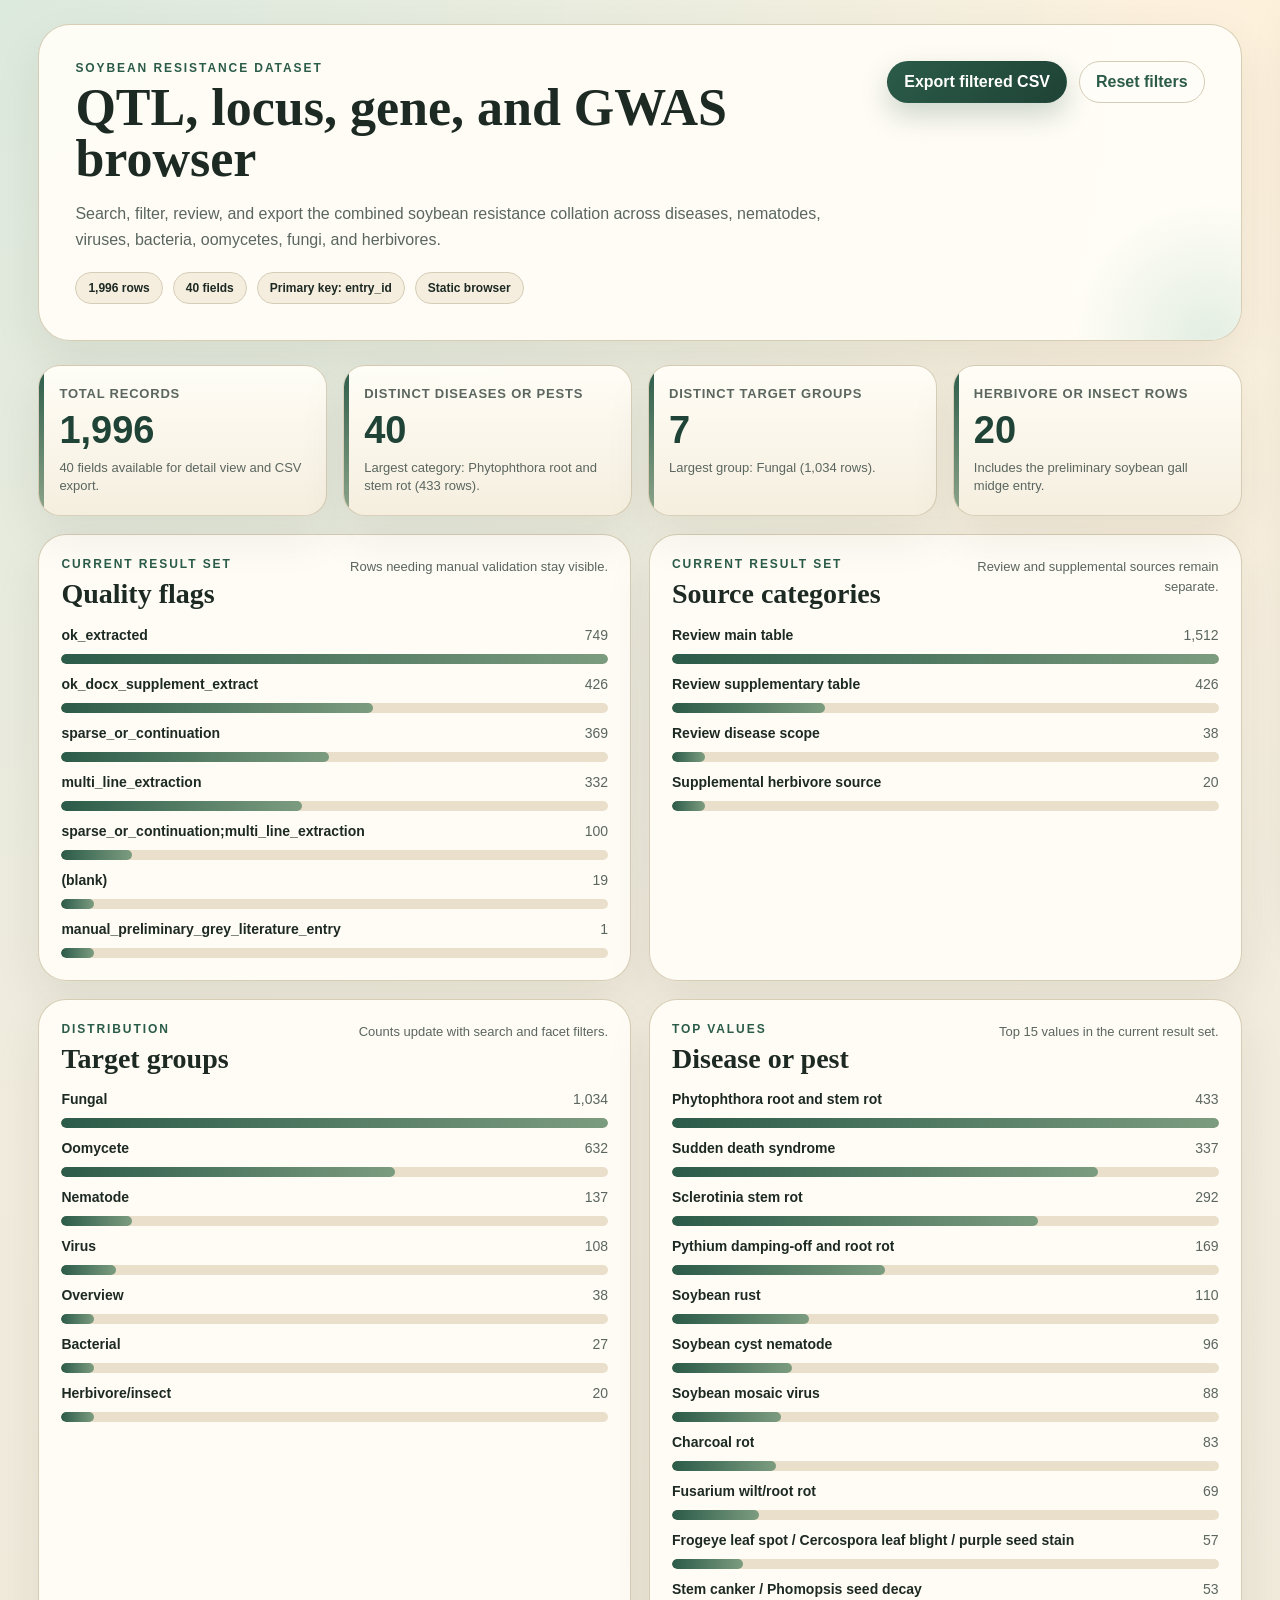
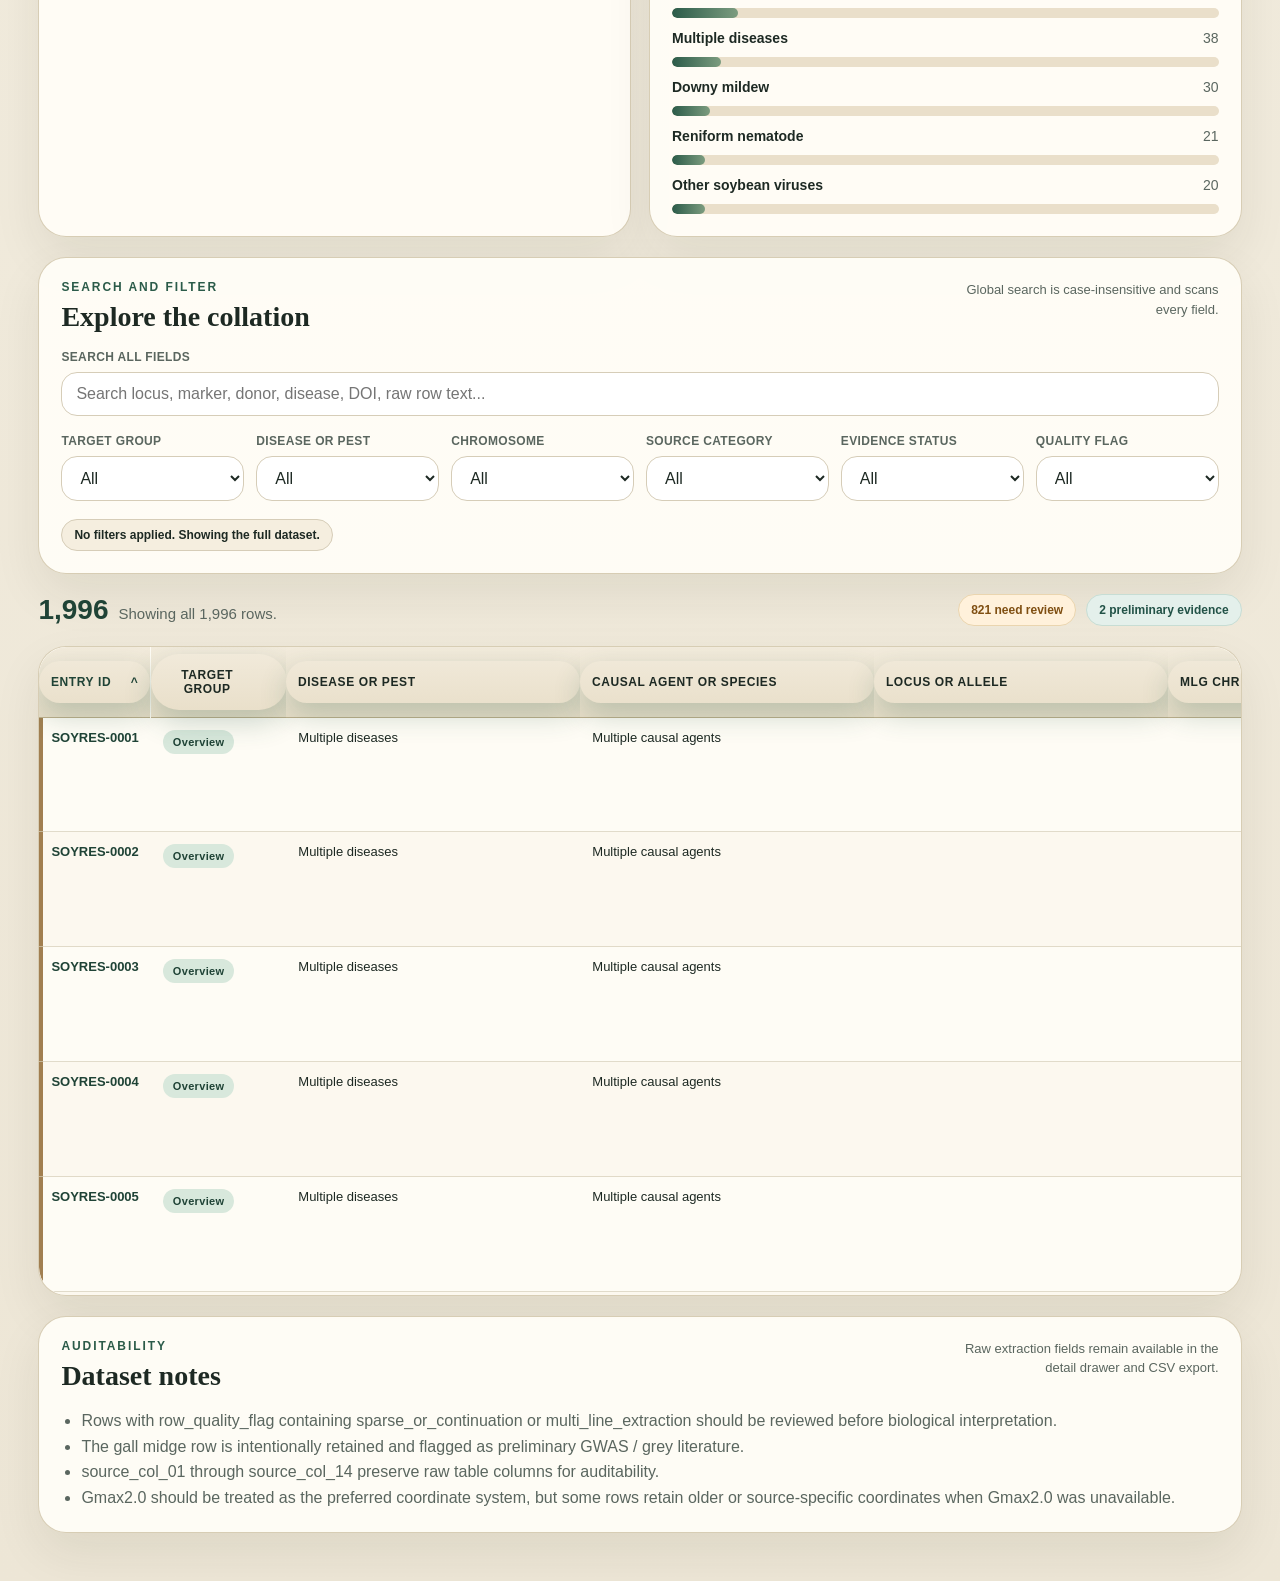
==== browser/index.html @ 10eda20e "checkpoint: initial project state" ====
<!doctype html>
<html lang="en">
<head>
  <meta charset="utf-8" />
  <meta name="viewport" content="width=device-width, initial-scale=1" />
  <title>Soybean Resistance QTL Browser</title>
  <link rel="stylesheet" href="styles.css" />
</head>
<body>
  <div class="page-shell">
    <header class="app-header">
      <div class="header-copy">
        <p class="eyebrow">Soybean resistance dataset</p>
        <h1>QTL, locus, gene, and GWAS browser</h1>
        <p class="subtitle">
          Search, filter, review, and export the combined soybean resistance
          collation across diseases, nematodes, viruses, bacteria, oomycetes,
          fungi, and herbivores.
        </p>
        <div class="meta-row" id="datasetMeta" aria-live="polite"></div>
      </div>
      <div class="header-actions">
        <button id="downloadCsv" type="button">Export filtered CSV</button>
        <button id="resetFilters" type="button" class="secondary">Reset filters</button>
      </div>
    </header>

    <main class="app-main">
      <section class="dashboard-section">
        <div class="summary-grid" id="summaryCards" aria-live="polite"></div>
        <div class="dashboard-grid">
          <article class="panel">
            <div class="panel-heading">
              <div>
                <p class="panel-kicker">Current result set</p>
                <h2>Quality flags</h2>
              </div>
              <p class="panel-note">Rows needing manual validation stay visible.</p>
            </div>
            <div class="breakdown-list" id="qualityBreakdown"></div>
          </article>

          <article class="panel">
            <div class="panel-heading">
              <div>
                <p class="panel-kicker">Current result set</p>
                <h2>Source categories</h2>
              </div>
              <p class="panel-note">Review and supplemental sources remain separate.</p>
            </div>
            <div class="breakdown-list" id="sourceBreakdown"></div>
          </article>

          <article class="panel">
            <div class="panel-heading">
              <div>
                <p class="panel-kicker">Distribution</p>
                <h2>Target groups</h2>
              </div>
              <p class="panel-note">Counts update with search and facet filters.</p>
            </div>
            <div class="breakdown-list" id="targetBreakdown"></div>
          </article>

          <article class="panel">
            <div class="panel-heading">
              <div>
                <p class="panel-kicker">Top values</p>
                <h2>Disease or pest</h2>
              </div>
              <p class="panel-note">Top 15 values in the current result set.</p>
            </div>
            <div class="breakdown-list" id="diseaseBreakdown"></div>
          </article>
        </div>
      </section>

      <section class="panel controls-panel">
        <div class="controls-header">
          <div>
            <p class="panel-kicker">Search and filter</p>
            <h2>Explore the collation</h2>
          </div>
          <p class="panel-note">Global search is case-insensitive and scans every field.</p>
        </div>

        <label class="search-box">
          <span>Search all fields</span>
          <input
            id="searchInput"
            type="search"
            placeholder="Search locus, marker, donor, disease, DOI, raw row text..."
            autocomplete="off"
          />
        </label>

        <div class="facet-row">
          <label>
            <span>Target group</span>
            <select id="targetGroupFilter">
              <option value="">All</option>
            </select>
          </label>
          <label>
            <span>Disease or pest</span>
            <select id="diseaseFilter">
              <option value="">All</option>
            </select>
          </label>
          <label>
            <span>Chromosome</span>
            <select id="chromosomeFilter">
              <option value="">All</option>
            </select>
          </label>
          <label>
            <span>Source category</span>
            <select id="sourceCategoryFilter">
              <option value="">All</option>
            </select>
          </label>
          <label>
            <span>Evidence status</span>
            <select id="evidenceFilter">
              <option value="">All</option>
            </select>
          </label>
          <label>
            <span>Quality flag</span>
            <select id="qualityFilter">
              <option value="">All</option>
            </select>
          </label>
        </div>

        <div class="active-filters" id="activeFilters" aria-live="polite"></div>
      </section>

      <section class="table-toolbar" aria-live="polite">
        <div class="toolbar-copy">
          <strong id="visibleCount">0</strong>
          <span id="resultSummary">Loading records...</span>
        </div>
        <div class="toolbar-statuses">
          <span class="status-chip status-chip-warning" id="manualReviewCount">0 need review</span>
          <span class="status-chip status-chip-info" id="preliminaryCount">0 preliminary evidence</span>
        </div>
      </section>

      <section class="panel table-panel">
        <div class="table-wrap">
          <table id="dataTable">
            <thead></thead>
            <tbody></tbody>
          </table>
        </div>
      </section>

      <section class="panel notes-panel">
        <div class="panel-heading">
          <div>
            <p class="panel-kicker">Auditability</p>
            <h2>Dataset notes</h2>
          </div>
          <p class="panel-note">Raw extraction fields remain available in the detail drawer and CSV export.</p>
        </div>
        <ul class="note-list" id="qualityNotes"></ul>
      </section>
    </main>
  </div>

  <div id="drawerBackdrop" class="drawer-backdrop" hidden></div>
  <aside id="detailPanel" class="detail-panel" aria-live="polite" aria-label="Row details">
    <div class="detail-panel-header">
      <p class="panel-kicker">Record detail</p>
      <button id="closePanel" type="button" class="close-button" aria-label="Close details">Close</button>
    </div>
    <div id="detailContent"></div>
  </aside>

  <script src="app.js"></script>
</body>
</html>
---- browser/styles.css ----
* {
  box-sizing: border-box;
}

:root {
  --bg: #eee8da;
  --bg-soft: #f6f1e5;
  --surface: #fffdf7;
  --surface-strong: #f5eedf;
  --surface-tint: #e4efe8;
  --text: #1d2923;
  --muted: #5a665f;
  --line: #d6cdb8;
  --line-strong: #bcae8b;
  --accent: #2b5b49;
  --accent-strong: #1f4336;
  --accent-soft: #d8e8dc;
  --warning: #7f4f12;
  --warning-soft: #fff1db;
  --info: #225247;
  --info-soft: #e4f0eb;
  --shadow: 0 20px 48px rgba(43, 34, 17, 0.08);
  --shadow-strong: 0 28px 56px rgba(29, 41, 35, 0.18);
  --radius-lg: 28px;
  --radius-md: 18px;
  --radius-sm: 12px;
}

html {
  scroll-behavior: smooth;
}

body {
  margin: 0;
  color: var(--text);
  font-family: "Trebuchet MS", "Segoe UI", sans-serif;
  background:
    radial-gradient(circle at top left, rgba(216, 232, 220, 0.85), transparent 34%),
    radial-gradient(circle at top right, rgba(255, 241, 219, 0.9), transparent 28%),
    linear-gradient(180deg, #f4efe2 0%, #ede6d6 100%);
}

body.drawer-open {
  overflow: hidden;
}

.page-shell {
  min-height: 100vh;
  padding: 24px clamp(16px, 3vw, 40px) 40px;
}

.app-header,
.panel {
  background: rgba(255, 253, 247, 0.94);
  border: 1px solid rgba(188, 174, 139, 0.6);
  box-shadow: var(--shadow);
}

.app-header {
  display: flex;
  justify-content: space-between;
  gap: 28px;
  padding: clamp(22px, 4vw, 36px);
  border-radius: 32px;
  position: relative;
  overflow: hidden;
}

.app-header::after {
  content: "";
  position: absolute;
  inset: auto -8% -40% auto;
  width: 260px;
  height: 260px;
  border-radius: 50%;
  background: radial-gradient(circle, rgba(216, 232, 220, 0.7) 0%, rgba(216, 232, 220, 0) 72%);
  pointer-events: none;
}

.header-copy {
  max-width: 860px;
  position: relative;
  z-index: 1;
}

.eyebrow,
.panel-kicker {
  margin: 0 0 8px;
  color: var(--accent);
  font-size: 12px;
  font-weight: 800;
  letter-spacing: 0.16em;
  text-transform: uppercase;
}

h1,
h2,
.detail-title {
  font-family: Georgia, "Times New Roman", serif;
}

h1 {
  margin: 0;
  font-size: clamp(32px, 5vw, 52px);
  line-height: 0.98;
  max-width: 760px;
}

.subtitle {
  margin: 16px 0 0;
  max-width: 760px;
  color: var(--muted);
  font-size: 16px;
  line-height: 1.6;
}

.meta-row {
  display: flex;
  flex-wrap: wrap;
  gap: 10px;
  margin-top: 20px;
}

.meta-chip,
.status-chip,
.filter-chip,
.badge,
.micro-badge {
  display: inline-flex;
  align-items: center;
  gap: 6px;
  border-radius: 999px;
  font-weight: 700;
}

.meta-chip,
.filter-chip {
  padding: 8px 12px;
  background: var(--surface-strong);
  border: 1px solid var(--line);
  color: var(--text);
  font-size: 12px;
}

.header-actions {
  display: flex;
  flex-wrap: wrap;
  gap: 12px;
  align-items: flex-start;
  justify-content: flex-end;
  position: relative;
  z-index: 1;
}

button,
.sort-button {
  font: inherit;
}

button {
  border: 1px solid transparent;
  border-radius: 999px;
  padding: 11px 16px;
  font-weight: 800;
  cursor: pointer;
  color: #fff;
  background: linear-gradient(135deg, var(--accent) 0%, var(--accent-strong) 100%);
  box-shadow: 0 12px 28px rgba(43, 91, 73, 0.24);
  transition: transform 140ms ease, box-shadow 140ms ease, border-color 140ms ease;
}

button:hover,
button:focus-visible {
  transform: translateY(-1px);
  box-shadow: 0 16px 30px rgba(43, 91, 73, 0.28);
}

button:focus-visible,
input:focus-visible,
select:focus-visible,
.sort-button:focus-visible,
tbody tr:focus-visible {
  outline: 3px solid rgba(43, 91, 73, 0.22);
  outline-offset: 2px;
}

button.secondary {
  color: var(--accent);
  background: var(--surface);
  border-color: var(--line);
  box-shadow: none;
}

.app-main {
  margin-top: 24px;
  display: grid;
  gap: 20px;
}

.dashboard-section {
  display: grid;
  gap: 18px;
}

.summary-grid {
  display: grid;
  grid-template-columns: repeat(4, minmax(0, 1fr));
  gap: 16px;
}

.summary-card {
  padding: 20px;
  border-radius: 22px;
  background: linear-gradient(180deg, rgba(255, 253, 247, 0.97) 0%, rgba(245, 238, 223, 0.97) 100%);
  border: 1px solid rgba(188, 174, 139, 0.56);
  box-shadow: var(--shadow);
  position: relative;
  overflow: hidden;
}

.summary-card::before {
  content: "";
  position: absolute;
  inset: 0 auto 0 0;
  width: 5px;
  background: linear-gradient(180deg, var(--accent) 0%, #8ea68b 100%);
}

.summary-label {
  color: var(--muted);
  font-size: 13px;
  font-weight: 700;
  text-transform: uppercase;
  letter-spacing: 0.06em;
}

.summary-value {
  margin-top: 10px;
  font-size: clamp(28px, 3vw, 38px);
  font-weight: 900;
  color: var(--accent-strong);
  line-height: 1;
}

.summary-meta {
  margin-top: 10px;
  color: var(--muted);
  font-size: 13px;
  line-height: 1.4;
}

.dashboard-grid {
  display: grid;
  grid-template-columns: repeat(2, minmax(0, 1fr));
  gap: 18px;
}

.panel {
  border-radius: var(--radius-lg);
  padding: 22px;
}

.panel-heading,
.controls-header {
  display: flex;
  justify-content: space-between;
  gap: 16px;
  align-items: flex-start;
}

.panel h2,
.controls-header h2 {
  margin: 0;
  font-size: 28px;
  line-height: 1.05;
}

.panel-note {
  margin: 0;
  color: var(--muted);
  font-size: 13px;
  line-height: 1.5;
  max-width: 280px;
  text-align: right;
}

.breakdown-list {
  margin-top: 18px;
  display: grid;
  gap: 12px;
}

.breakdown-item {
  display: grid;
  gap: 8px;
}

.breakdown-row {
  display: flex;
  justify-content: space-between;
  gap: 12px;
  font-size: 14px;
}

.breakdown-label {
  min-width: 0;
  font-weight: 700;
}

.breakdown-label span {
  display: inline-block;
  max-width: 100%;
  overflow: hidden;
  text-overflow: ellipsis;
  white-space: nowrap;
}

.breakdown-value {
  color: var(--muted);
  font-variant-numeric: tabular-nums;
}

.breakdown-bar {
  width: 100%;
  height: 10px;
  border-radius: 999px;
  background: #eadfca;
  overflow: hidden;
}

.breakdown-fill {
  height: 100%;
  border-radius: inherit;
  background: linear-gradient(90deg, var(--accent) 0%, #7c9c7f 100%);
}

.empty-state {
  padding: 16px;
  border-radius: var(--radius-md);
  background: var(--surface-strong);
  border: 1px dashed var(--line);
  color: var(--muted);
  font-size: 14px;
}

.controls-panel {
  display: grid;
  gap: 18px;
}

.search-box {
  display: block;
}

label span {
  display: block;
  margin-bottom: 8px;
  color: var(--muted);
  font-size: 12px;
  font-weight: 800;
  letter-spacing: 0.03em;
  text-transform: uppercase;
}

input,
select {
  width: 100%;
  border-radius: 16px;
  border: 1px solid var(--line);
  padding: 12px 14px;
  background: #fff;
  color: var(--text);
  font: inherit;
}

input {
  font-size: 16px;
}

.facet-row {
  display: grid;
  grid-template-columns: repeat(6, minmax(0, 1fr));
  gap: 12px;
}

.active-filters {
  min-height: 20px;
  display: flex;
  flex-wrap: wrap;
  gap: 10px;
}

.filter-chip strong {
  font-size: 11px;
  color: var(--accent);
  text-transform: uppercase;
  letter-spacing: 0.06em;
}

.table-toolbar {
  display: flex;
  justify-content: space-between;
  gap: 16px;
  align-items: center;
}

.toolbar-copy {
  display: flex;
  flex-wrap: wrap;
  align-items: baseline;
  gap: 10px;
  font-size: 15px;
}

.toolbar-copy strong {
  font-size: 28px;
  color: var(--accent-strong);
}

.toolbar-copy span {
  color: var(--muted);
}

.toolbar-statuses {
  display: flex;
  flex-wrap: wrap;
  gap: 10px;
}

.status-chip {
  padding: 8px 12px;
  font-size: 12px;
  border: 1px solid transparent;
}

.status-chip-warning {
  background: var(--warning-soft);
  border-color: #ead5af;
  color: var(--warning);
}

.status-chip-info {
  background: var(--info-soft);
  border-color: #c7ddd4;
  color: var(--info);
}

.table-panel {
  padding: 0;
  overflow: hidden;
}

.table-wrap {
  overflow: auto;
  max-height: 72vh;
  border-radius: inherit;
}

table {
  width: 100%;
  min-width: 1880px;
  border-collapse: separate;
  border-spacing: 0;
}

thead th {
  position: sticky;
  top: 0;
  z-index: 2;
  padding: 0;
  background: linear-gradient(180deg, #f2ebdc 0%, #e8dec8 100%);
  border-bottom: 1px solid var(--line-strong);
}

.sort-button {
  width: 100%;
  display: flex;
  justify-content: space-between;
  align-items: center;
  gap: 8px;
  padding: 14px 12px;
  border: 0;
  background: transparent;
  color: var(--text);
  font-size: 12px;
  font-weight: 800;
  letter-spacing: 0.05em;
  text-transform: uppercase;
  cursor: pointer;
}

.sort-button.is-active {
  color: var(--accent-strong);
}

.sort-indicator {
  min-width: 16px;
  text-align: right;
}

tbody tr {
  cursor: pointer;
  transition: background 120ms ease, box-shadow 120ms ease;
}

tbody tr:nth-child(even) {
  background: rgba(245, 238, 223, 0.32);
}

tbody tr:hover {
  background: rgba(216, 232, 220, 0.44);
}

tbody tr.is-selected {
  background: rgba(216, 232, 220, 0.62);
}

tbody tr.is-manual-review {
  box-shadow: inset 4px 0 0 rgba(127, 79, 18, 0.72);
}

tbody tr.is-preliminary {
  background-image: linear-gradient(90deg, rgba(228, 240, 235, 0.54) 0%, rgba(255, 253, 247, 0) 30%);
}

tbody tr.is-manual-review.is-preliminary {
  background-image: linear-gradient(90deg, rgba(255, 241, 219, 0.88) 0%, rgba(228, 240, 235, 0.4) 46%, rgba(255, 253, 247, 0) 100%);
}

td {
  padding: 12px;
  border-bottom: 1px solid rgba(214, 205, 184, 0.7);
  vertical-align: top;
  font-size: 13px;
}

.cell-text {
  display: block;
  max-width: 270px;
  overflow: hidden;
  text-overflow: ellipsis;
  white-space: nowrap;
}

.cell-id {
  font-weight: 800;
  color: var(--accent-strong);
}

.cell-wrap .cell-text,
.cell-reference .cell-text {
  max-width: 320px;
  white-space: normal;
  line-height: 1.45;
}

.cell-stack {
  display: grid;
  gap: 6px;
}

.cell-caption {
  color: var(--muted);
  font-size: 11px;
  line-height: 1.45;
  word-break: break-word;
}

.badge {
  padding: 6px 10px;
  font-size: 11px;
  letter-spacing: 0.03em;
}

.badge-group {
  background: var(--accent-soft);
  color: var(--accent-strong);
}

.badge-quality-ok,
.badge-quality-supplement {
  background: var(--accent-soft);
  color: var(--accent-strong);
}

.badge-quality-review,
.badge-quality-manual,
.badge-quality-blank {
  background: var(--warning-soft);
  color: var(--warning);
}

.badge-evidence-review,
.badge-evidence-gwas,
.badge-evidence-supplement,
.badge-evidence-reported,
.badge-evidence-scope {
  background: var(--surface-tint);
  color: var(--info);
}

.badge-evidence-preliminary {
  background: var(--warning-soft);
  color: var(--warning);
}

.micro-badge {
  padding: 3px 8px;
  font-size: 11px;
}

.micro-badge-warning {
  background: var(--warning-soft);
  color: var(--warning);
}

.micro-badge-info {
  background: var(--info-soft);
  color: var(--info);
}

.empty-row {
  padding: 32px;
  color: var(--muted);
  text-align: center;
  font-size: 14px;
}

.notes-panel {
  margin-bottom: 8px;
}

.note-list {
  margin: 18px 0 0;
  padding-left: 20px;
  color: var(--muted);
  line-height: 1.6;
}

.drawer-backdrop {
  position: fixed;
  inset: 0;
  background: rgba(31, 41, 35, 0.34);
  backdrop-filter: blur(2px);
  z-index: 40;
}

.detail-panel {
  position: fixed;
  top: 0;
  right: 0;
  width: min(780px, 100vw);
  height: 100vh;
  padding: 24px;
  background: rgba(255, 253, 247, 0.98);
  border-left: 1px solid rgba(188, 174, 139, 0.7);
  box-shadow: var(--shadow-strong);
  overflow: auto;
  transform: translateX(104%);
  transition: transform 180ms ease;
  z-index: 50;
}

.detail-panel.open {
  transform: translateX(0);
}

.detail-panel-header {
  position: sticky;
  top: 0;
  display: flex;
  justify-content: space-between;
  align-items: center;
  gap: 12px;
  padding-bottom: 18px;
  background: rgba(255, 253, 247, 0.98);
  z-index: 2;
}

.close-button {
  padding-inline: 14px;
}

.detail-hero {
  display: grid;
  gap: 14px;
}

.detail-badge-row {
  display: flex;
  flex-wrap: wrap;
  gap: 10px;
}

.detail-title {
  margin: 0;
  font-size: clamp(28px, 4vw, 40px);
  line-height: 1.04;
}

.detail-meta {
  color: var(--muted);
  font-size: 15px;
  line-height: 1.6;
}

.detail-link {
  color: var(--accent);
  text-decoration-thickness: 1px;
}

.callout-stack {
  margin-top: 18px;
  display: grid;
  gap: 10px;
}

.callout {
  padding: 14px 16px;
  border-radius: var(--radius-md);
  border: 1px solid transparent;
  line-height: 1.55;
}

.callout strong {
  display: block;
  margin-bottom: 4px;
}

.callout-warning {
  background: var(--warning-soft);
  border-color: #ead5af;
  color: var(--warning);
}

.callout-info {
  background: var(--info-soft);
  border-color: #c7ddd4;
  color: var(--info);
}

.detail-highlight-grid {
  margin-top: 22px;
  display: grid;
  grid-template-columns: repeat(2, minmax(0, 1fr));
  gap: 12px;
}

.detail-highlight-card {
  padding: 14px;
  border-radius: var(--radius-md);
  background: var(--surface-strong);
  border: 1px solid var(--line);
}

.detail-highlight-card strong {
  display: block;
  margin-bottom: 6px;
  color: var(--muted);
  font-size: 11px;
  letter-spacing: 0.06em;
  text-transform: uppercase;
}

.detail-highlight-card span {
  display: block;
  word-break: break-word;
  line-height: 1.5;
}

.record-grid {
  margin-top: 24px;
  display: grid;
  gap: 10px;
}

.record-row {
  display: grid;
  grid-template-columns: minmax(170px, 190px) 1fr;
  gap: 14px;
  padding: 14px 0;
  border-top: 1px solid rgba(214, 205, 184, 0.6);
}

.record-row.is-important {
  background: linear-gradient(90deg, rgba(216, 232, 220, 0.34) 0%, rgba(255, 253, 247, 0) 100%);
  border-radius: var(--radius-sm);
  padding-inline: 12px;
}

.record-key {
  color: var(--muted);
  font-size: 13px;
  font-weight: 800;
  letter-spacing: 0.03em;
}

.record-value {
  color: var(--text);
  line-height: 1.65;
  word-break: break-word;
  white-space: pre-wrap;
}

.empty-value {
  color: #7a807a;
  font-style: italic;
}

@media (max-width: 1260px) {
  .summary-grid {
    grid-template-columns: repeat(2, minmax(0, 1fr));
  }

  .facet-row {
    grid-template-columns: repeat(3, minmax(0, 1fr));
  }
}

@media (max-width: 980px) {
  .page-shell {
    padding-inline: 14px;
  }

  .app-header,
  .panel {
    border-radius: 24px;
  }

  .app-header,
  .panel-heading,
  .controls-header,
  .table-toolbar {
    flex-direction: column;
  }

  .panel-note {
    max-width: none;
    text-align: left;
  }

  .dashboard-grid {
    grid-template-columns: 1fr;
  }

  .detail-highlight-grid,
  .record-row {
    grid-template-columns: 1fr;
  }
}

@media (max-width: 720px) {
  .summary-grid,
  .facet-row {
    grid-template-columns: 1fr;
  }

  .header-actions,
  .toolbar-statuses {
    width: 100%;
  }

  .header-actions button,
  .toolbar-statuses .status-chip {
    width: 100%;
    justify-content: center;
  }

  .detail-panel {
    padding: 18px;
  }
}
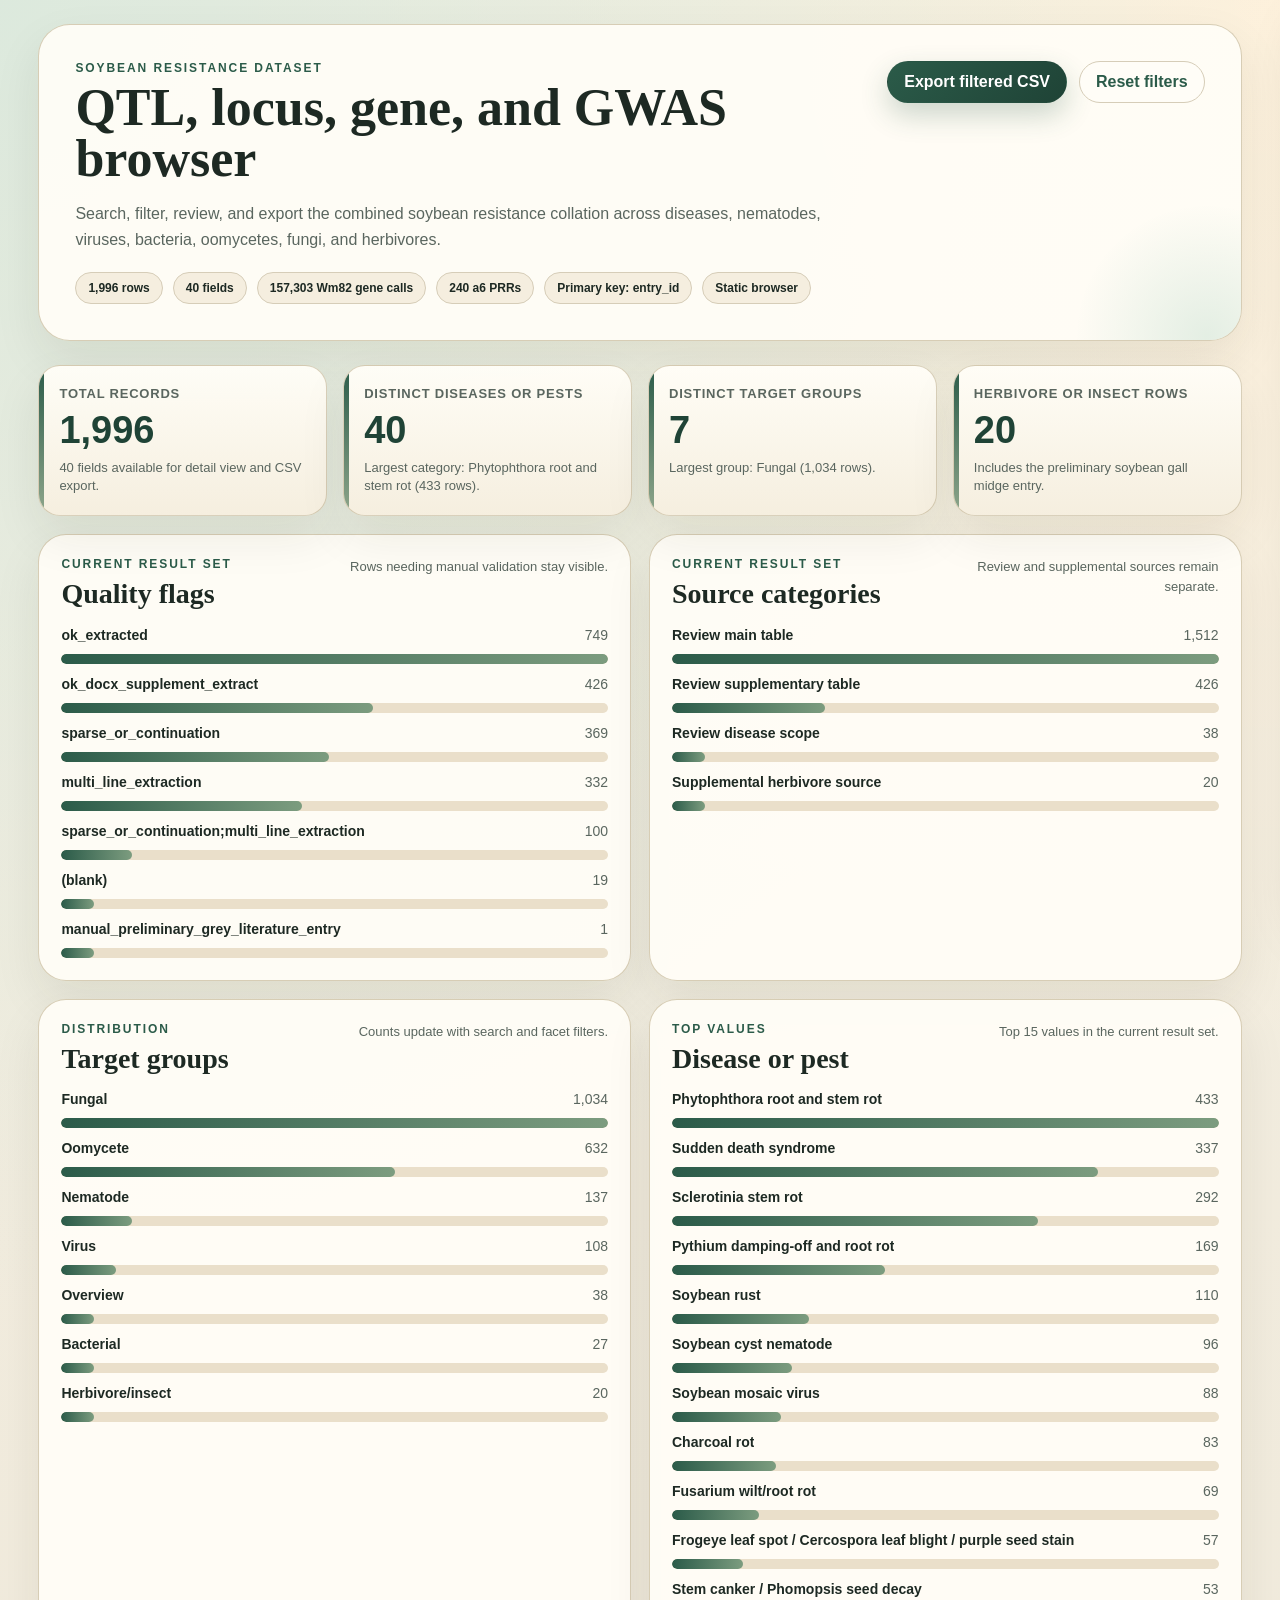
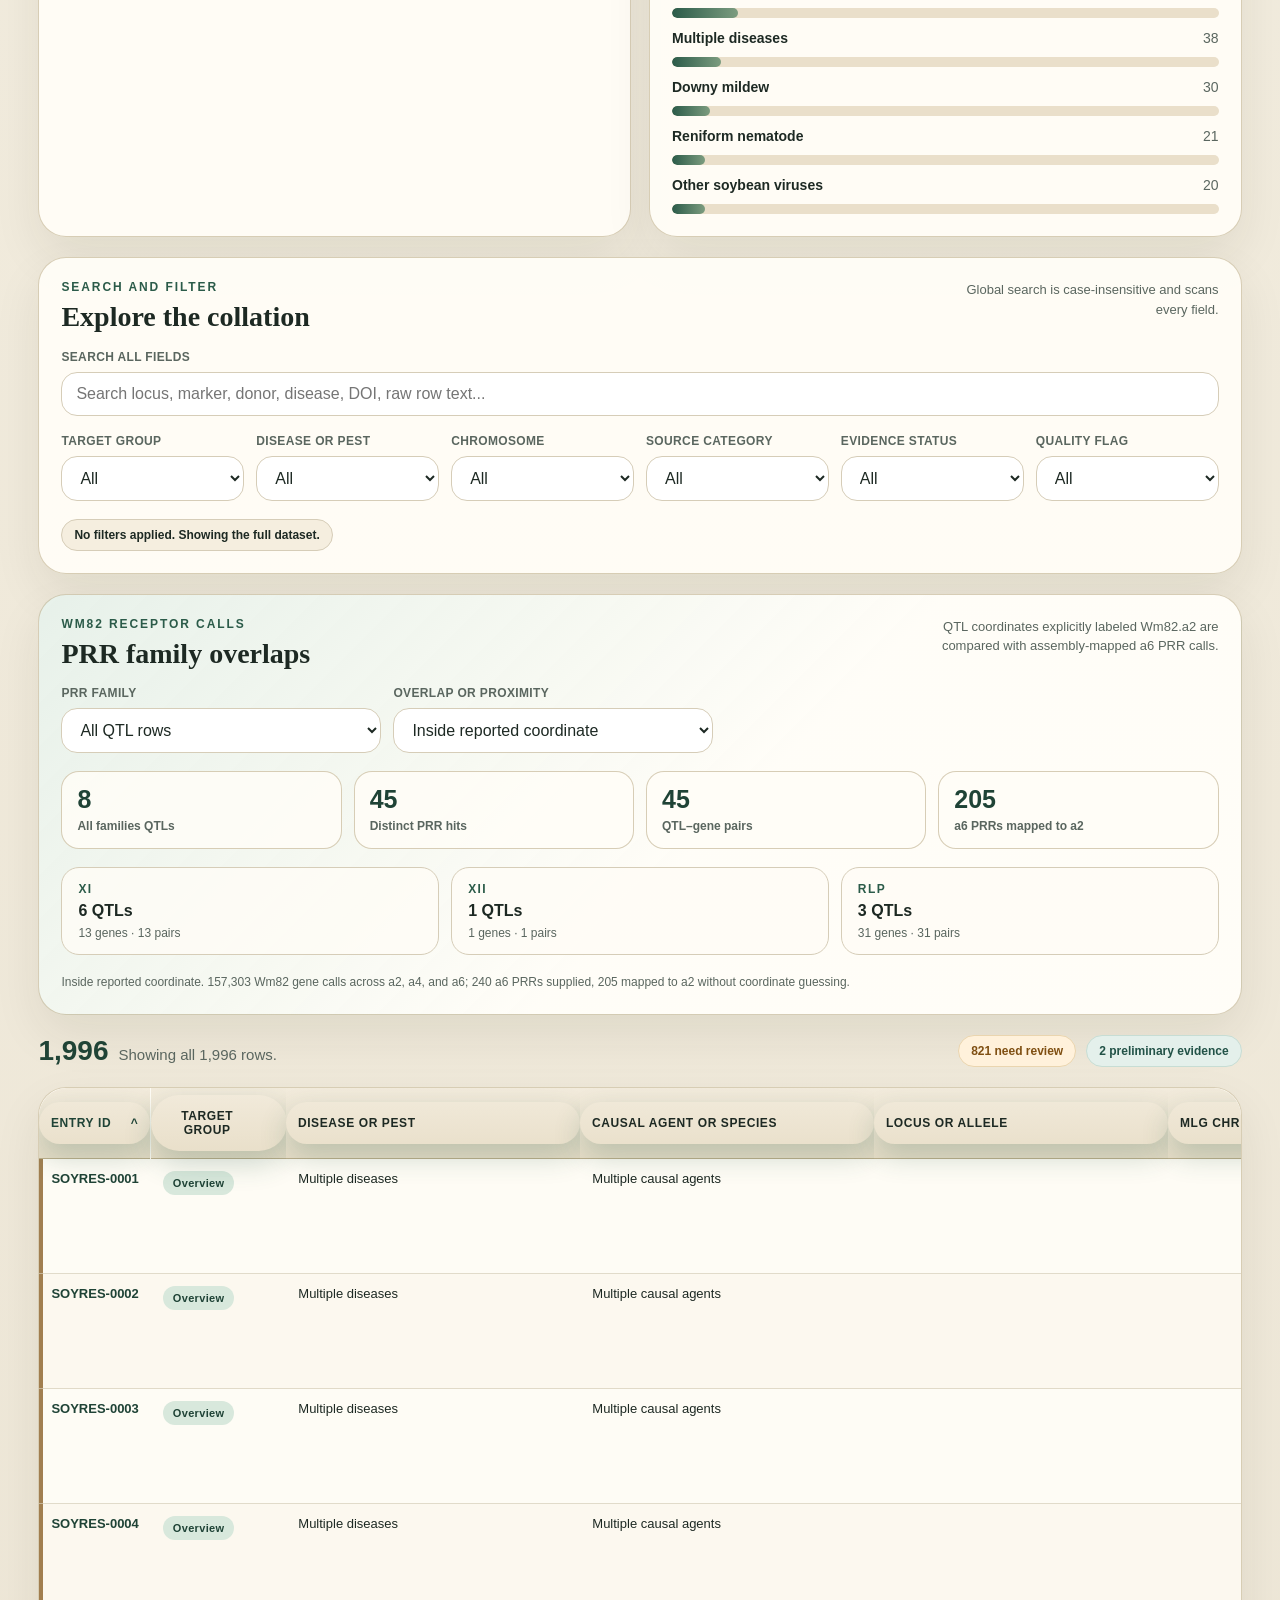
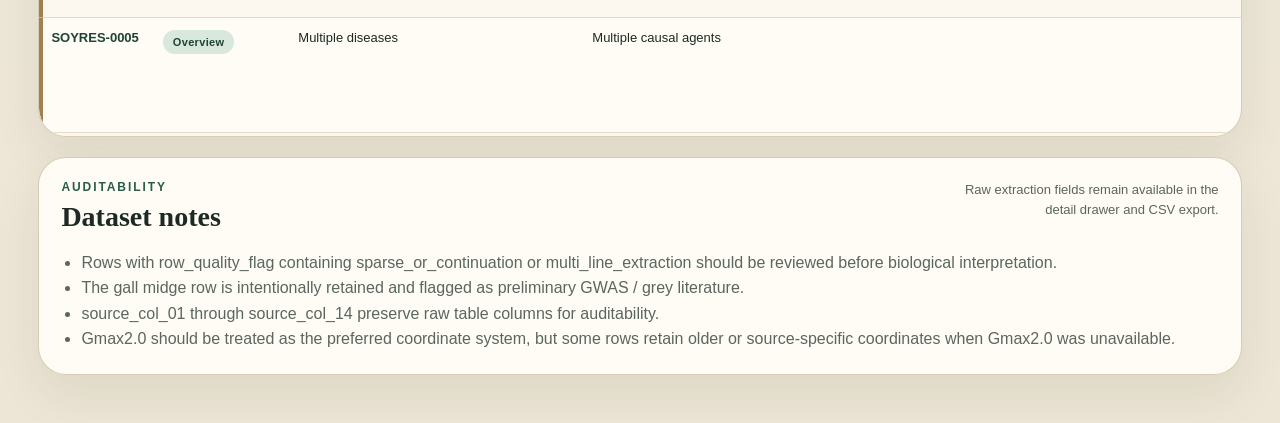
==== commit 9f3e4b17: "Build standalone QTL browser with Wm82 PRR overlaps" ====
--- a/browser/index.html
+++ b/browser/index.html
@@ -136,6 +136,46 @@
         <div class="active-filters" id="activeFilters" aria-live="polite"></div>
       </section>
 
+      <section class="panel prr-panel" aria-labelledby="prrHeading">
+        <div class="panel-heading">
+          <div>
+            <p class="panel-kicker">Wm82 receptor calls</p>
+            <h2 id="prrHeading">PRR family overlaps</h2>
+          </div>
+          <p class="panel-note">
+            QTL coordinates explicitly labeled Wm82.a2 are compared with
+            assembly-mapped a6 PRR calls.
+          </p>
+        </div>
+
+        <div class="prr-controls">
+          <label>
+            <span>PRR family</span>
+            <select id="prrFamilyFilter">
+              <option value="">All QTL rows</option>
+              <option value="ANY">Any PRR family</option>
+              <option value="XI">XI</option>
+              <option value="XII">XII</option>
+              <option value="RLP">RLP</option>
+            </select>
+          </label>
+          <label>
+            <span>Overlap or proximity</span>
+            <select id="prrDistanceFilter">
+              <option value="0">Inside reported coordinate</option>
+              <option value="100000">Within 100 kb</option>
+              <option value="250000">Within 250 kb</option>
+              <option value="500000">Within 500 kb</option>
+              <option value="1000000">Within 1 Mb</option>
+            </select>
+          </label>
+        </div>
+
+        <div class="prr-summary" id="prrSummary" aria-live="polite"></div>
+        <div class="prr-family-grid" id="prrFamilyBreakdown" aria-live="polite"></div>
+        <p class="prr-method-note" id="prrMethodNote"></p>
+      </section>
+
       <section class="table-toolbar" aria-live="polite">
         <div class="toolbar-copy">
           <strong id="visibleCount">0</strong>
--- a/browser/styles.css
+++ b/browser/styles.css
@@ -390,6 +390,89 @@
   gap: 10px;
 }
 
+.prr-panel {
+  display: grid;
+  gap: 18px;
+  background:
+    linear-gradient(135deg, rgba(228, 239, 232, 0.88) 0%, rgba(255, 253, 247, 0.96) 56%),
+    var(--surface);
+}
+
+.prr-controls {
+  display: grid;
+  grid-template-columns: repeat(2, minmax(0, 320px));
+  gap: 12px;
+}
+
+.prr-summary {
+  display: grid;
+  grid-template-columns: repeat(4, minmax(0, 1fr));
+  gap: 12px;
+}
+
+.prr-stat {
+  padding: 15px;
+  border-radius: var(--radius-md);
+  border: 1px solid rgba(188, 174, 139, 0.6);
+  background: rgba(255, 253, 247, 0.84);
+}
+
+.prr-stat strong,
+.prr-stat span {
+  display: block;
+}
+
+.prr-stat strong {
+  color: var(--accent-strong);
+  font-size: 25px;
+  line-height: 1;
+}
+
+.prr-stat span {
+  margin-top: 7px;
+  color: var(--muted);
+  font-size: 12px;
+  font-weight: 700;
+}
+
+.prr-family-grid {
+  display: grid;
+  grid-template-columns: repeat(3, minmax(0, 1fr));
+  gap: 12px;
+}
+
+.prr-family-card {
+  display: grid;
+  gap: 6px;
+  padding: 14px 16px;
+  border-radius: var(--radius-md);
+  border: 1px solid var(--line);
+  background: rgba(255, 253, 247, 0.8);
+}
+
+.prr-family-card.is-active {
+  border-color: var(--accent);
+  box-shadow: inset 0 0 0 1px var(--accent);
+}
+
+.prr-family-card > span:last-child,
+.prr-method-note {
+  color: var(--muted);
+  font-size: 12px;
+}
+
+.prr-family-name {
+  color: var(--accent);
+  font-size: 12px;
+  font-weight: 900;
+  letter-spacing: 0.12em;
+}
+
+.prr-method-note {
+  margin: 0;
+  line-height: 1.6;
+}
+
 .filter-chip strong {
   font-size: 11px;
   color: var(--accent);
@@ -458,7 +541,7 @@
 
 table {
   width: 100%;
-  min-width: 1880px;
+  min-width: 2120px;
   border-collapse: separate;
   border-spacing: 0;
 }
@@ -557,6 +640,42 @@
 .cell-stack {
   display: grid;
   gap: 6px;
+}
+
+.cell-prr {
+  min-width: 250px;
+}
+
+.prr-hit-stack {
+  display: grid;
+  gap: 5px;
+}
+
+.prr-hit {
+  display: inline-flex;
+  align-items: center;
+  width: fit-content;
+  max-width: 100%;
+  gap: 6px;
+  padding: 5px 8px;
+  border-radius: 999px;
+  font-size: 11px;
+  line-height: 1.25;
+}
+
+.prr-xi {
+  color: #174a3d;
+  background: #d8ebe2;
+}
+
+.prr-xii {
+  color: #704410;
+  background: #f7e2b9;
+}
+
+.prr-rlp {
+  color: #54335f;
+  background: #eadcf0;
 }
 
 .cell-caption {
@@ -746,6 +865,74 @@
   gap: 12px;
 }
 
+.prr-detail-section {
+  margin-top: 18px;
+  display: grid;
+  gap: 12px;
+  padding: 18px;
+  border-radius: var(--radius-lg);
+  border: 1px solid #bdd5c8;
+  background: var(--surface-tint);
+}
+
+.prr-detail-heading,
+.prr-detail-card-heading {
+  display: flex;
+  justify-content: space-between;
+  align-items: flex-start;
+  gap: 12px;
+}
+
+.prr-detail-heading h3 {
+  margin: 0;
+  font-family: Georgia, "Times New Roman", serif;
+  font-size: 22px;
+}
+
+.prr-detail-list {
+  display: grid;
+  gap: 10px;
+}
+
+.prr-detail-card {
+  padding: 14px;
+  border-radius: var(--radius-md);
+  border: 1px solid rgba(188, 174, 139, 0.6);
+  background: rgba(255, 253, 247, 0.88);
+}
+
+.prr-detail-card-heading {
+  justify-content: flex-start;
+  align-items: center;
+}
+
+.prr-detail-card dl {
+  margin: 12px 0 0;
+  display: grid;
+  gap: 7px;
+}
+
+.prr-detail-card dl > div {
+  display: grid;
+  grid-template-columns: 150px 1fr;
+  gap: 10px;
+}
+
+.prr-detail-card dt {
+  color: var(--muted);
+  font-size: 11px;
+  font-weight: 800;
+  letter-spacing: 0.04em;
+  text-transform: uppercase;
+}
+
+.prr-detail-card dd {
+  margin: 0;
+  font-size: 13px;
+  line-height: 1.45;
+  word-break: break-word;
+}
+
 .detail-highlight-card {
   padding: 14px;
   border-radius: var(--radius-md);
@@ -815,6 +1002,10 @@
   .facet-row {
     grid-template-columns: repeat(3, minmax(0, 1fr));
   }
+
+  .prr-summary {
+    grid-template-columns: repeat(2, minmax(0, 1fr));
+  }
 }
 
 @media (max-width: 980px) {
@@ -851,7 +1042,10 @@
 
 @media (max-width: 720px) {
   .summary-grid,
-  .facet-row {
+  .facet-row,
+  .prr-controls,
+  .prr-summary,
+  .prr-family-grid {
     grid-template-columns: 1fr;
   }
 
@@ -869,4 +1063,9 @@
   .detail-panel {
     padding: 18px;
   }
-}
+
+  .prr-detail-heading,
+  .prr-detail-card dl > div {
+    grid-template-columns: 1fr;
+  }
+}
